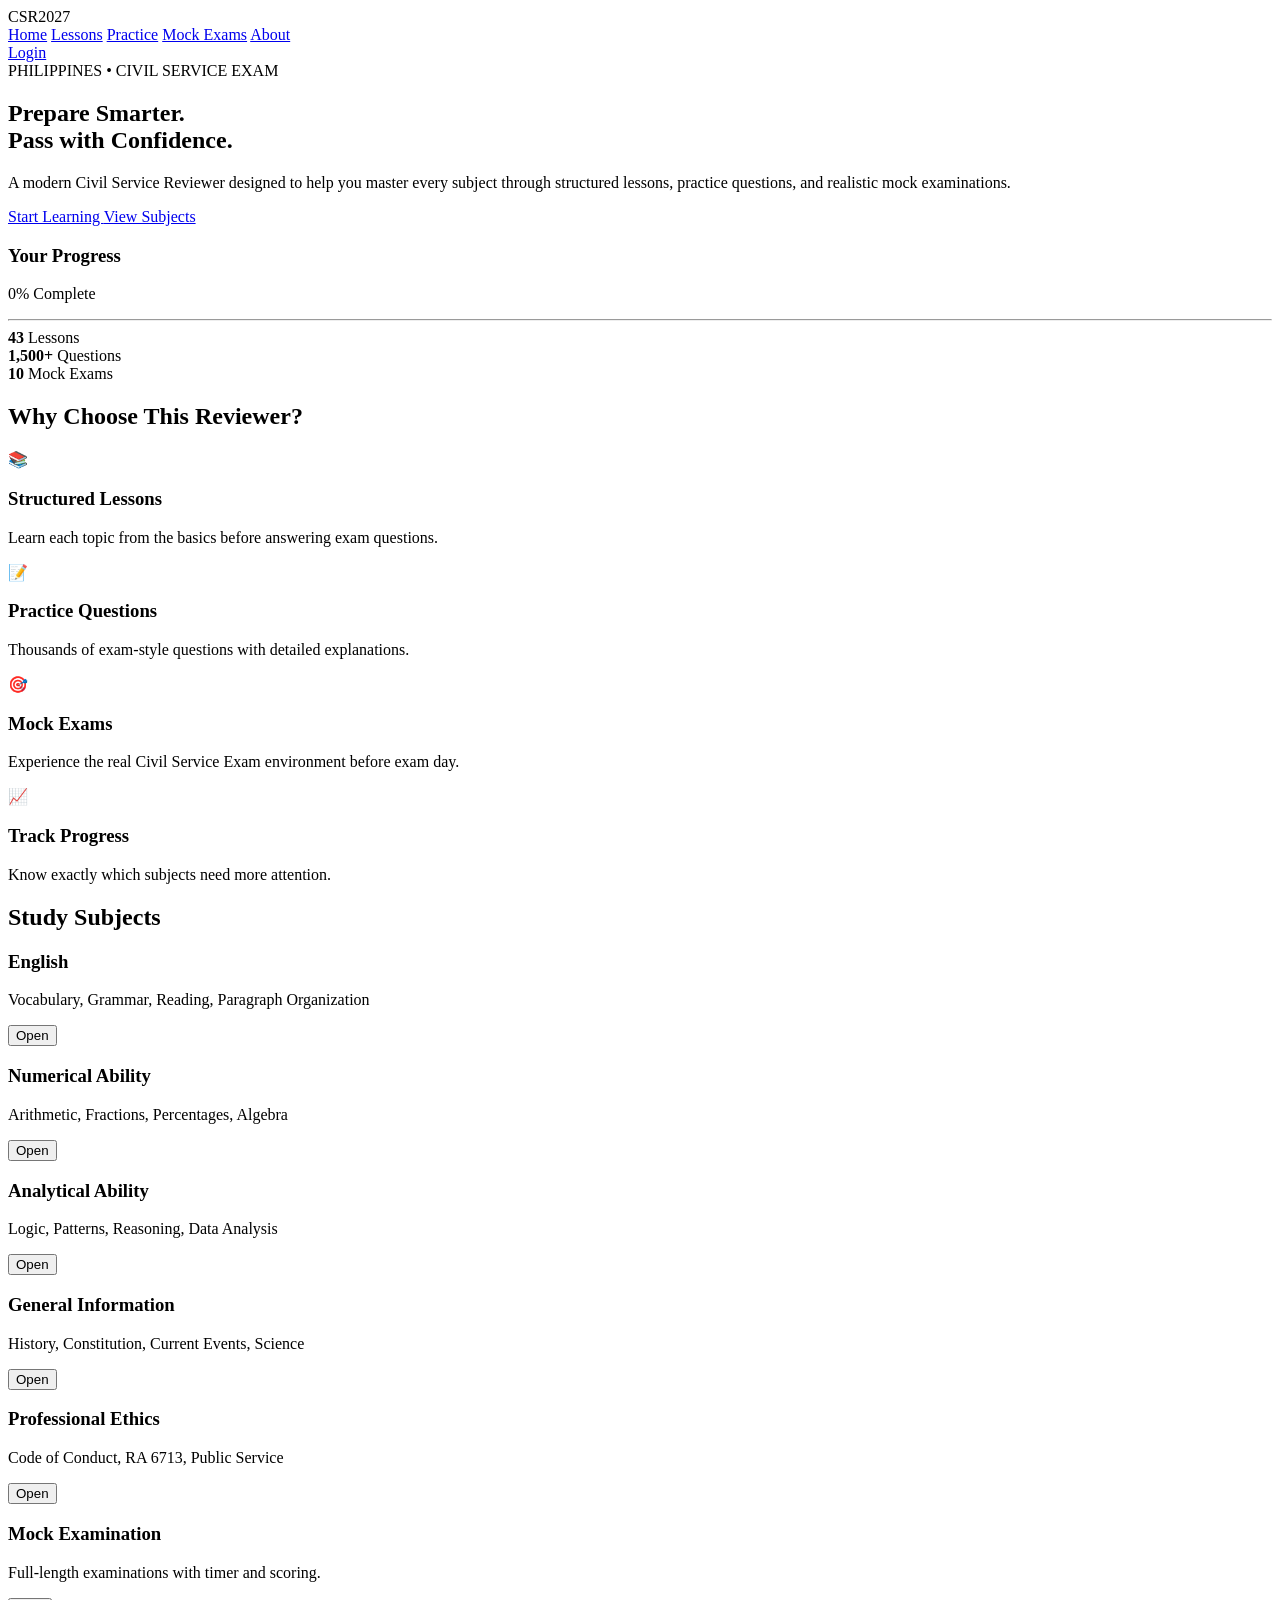
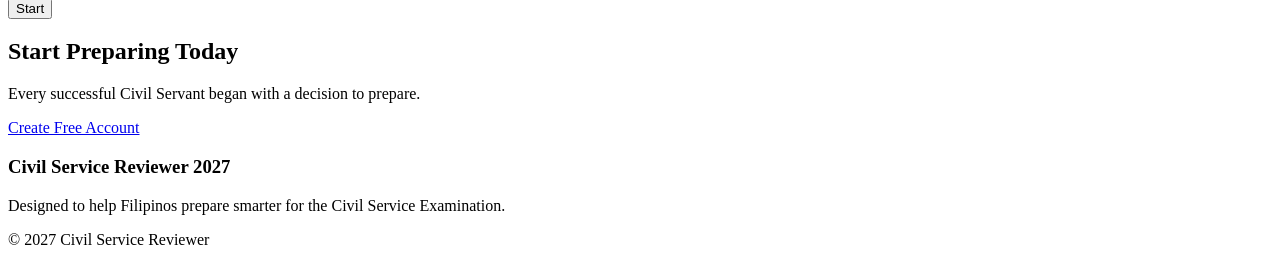
==== index.html @ 5790018c "Create index.html v0.1 Initial Homepage" ====
<!DOCTYPE html>
<html lang="en">
<head>

<meta charset="UTF-8">
<meta name="viewport" content="width=device-width, initial-scale=1.0">

<title>Civil Service Reviewer 2027</title>

<link rel="preconnect" href="https://fonts.googleapis.com">
<link rel="preconnect" href="https://fonts.gstatic.com" crossorigin>

<link href="https://fonts.googleapis.com/css2?family=Inter:wght@300;400;500;600;700&family=Merriweather:wght@700&display=swap" rel="stylesheet">

<link rel="stylesheet" href="css/style.css">

</head>

<body>

<header>

<div class="container nav">

<div class="logo">

CSR<span>2027</span>

</div>

<nav>

<a href="#">Home</a>
<a href="#">Lessons</a>
<a href="#">Practice</a>
<a href="#">Mock Exams</a>
<a href="#">About</a>

</nav>

<a href="#" class="login-btn">Login</a>

</div>

</header>

<section class="hero">

<div class="container hero-grid">

<div class="hero-left">

<div class="badge">

PHILIPPINES • CIVIL SERVICE EXAM

</div>

<h1>

Prepare Smarter.<br>
Pass with Confidence.

</h1>

<p>

A modern Civil Service Reviewer designed to help
you master every subject through structured lessons,
practice questions, and realistic mock examinations.

</p>

<div class="hero-buttons">

<a href="#" class="primary-btn">

Start Learning

</a>

<a href="#" class="secondary-btn">

View Subjects

</a>

</div>

</div>

<div class="hero-right">

<div class="hero-card">

<h3>Your Progress</h3>

<div class="progress">

<div class="progress-fill"></div>

</div>

<p>

0% Complete

</p>

<hr>

<div class="stats">

<div>

<strong>43</strong>

<span>Lessons</span>

</div>

<div>

<strong>1,500+</strong>

<span>Questions</span>

</div>

<div>

<strong>10</strong>

<span>Mock Exams</span>

</div>

</div>

</div>

</div>

</div>

</section>

<section class="features">

<div class="container">

<h2>

Why Choose This Reviewer?

</h2>

<div class="cards">

<div class="card">

<div class="icon">

📚

</div>

<h3>

Structured Lessons

</h3>

<p>

Learn each topic from the basics before answering
exam questions.

</p>

</div>

<div class="card">

<div class="icon">

📝

</div>

<h3>

Practice Questions

</h3>

<p>

Thousands of exam-style questions with detailed
explanations.

</p>

</div>

<div class="card">

<div class="icon">

🎯

</div>

<h3>

Mock Exams

</h3>

<p>

Experience the real Civil Service Exam environment
before exam day.

</p>

</div>

<div class="card">

<div class="icon">

📈

</div>

<h3>

Track Progress

</h3>

<p>

Know exactly which subjects need more attention.

</p>

</div>

</div>

</div>

</section>

<section class="subjects">

<div class="container">

<h2>

Study Subjects

</h2>

<div class="subject-grid">

<div class="subject-card">

<h3>English</h3>

<p>

Vocabulary, Grammar, Reading,
Paragraph Organization

</p>

<button>

Open

</button>

</div>

<div class="subject-card">

<h3>Numerical Ability</h3>

<p>

Arithmetic, Fractions,
Percentages, Algebra

</p>

<button>

Open

</button>

</div>

<div class="subject-card">

<h3>Analytical Ability</h3>

<p>

Logic, Patterns,
Reasoning, Data Analysis

</p>

<button>

Open

</button>

</div>

<div class="subject-card">

<h3>General Information</h3>

<p>

History, Constitution,
Current Events, Science

</p>

<button>

Open

</button>

</div>

<div class="subject-card">

<h3>Professional Ethics</h3>

<p>

Code of Conduct,
RA 6713,
Public Service

</p>

<button>

Open

</button>

</div>

<div class="subject-card">

<h3>Mock Examination</h3>

<p>

Full-length examinations with
timer and scoring.

</p>

<button>

Start

</button>

</div>

</div>

</div>

</section>

<section class="cta">

<div class="container">

<h2>

Start Preparing Today

</h2>

<p>

Every successful Civil Servant began with a decision
to prepare.

</p>

<a href="#" class="primary-btn">

Create Free Account

</a>

</div>

</section>

<footer>

<div class="container footer">

<div>

<h3>

Civil Service Reviewer 2027

</h3>

<p>

Designed to help Filipinos prepare smarter for the
Civil Service Examination.

</p>

</div>

<div>

<p>

© 2027 Civil Service Reviewer

</p>

</div>

</div>

</footer>

<script src="js/app.js"></script>

</body>

</html>
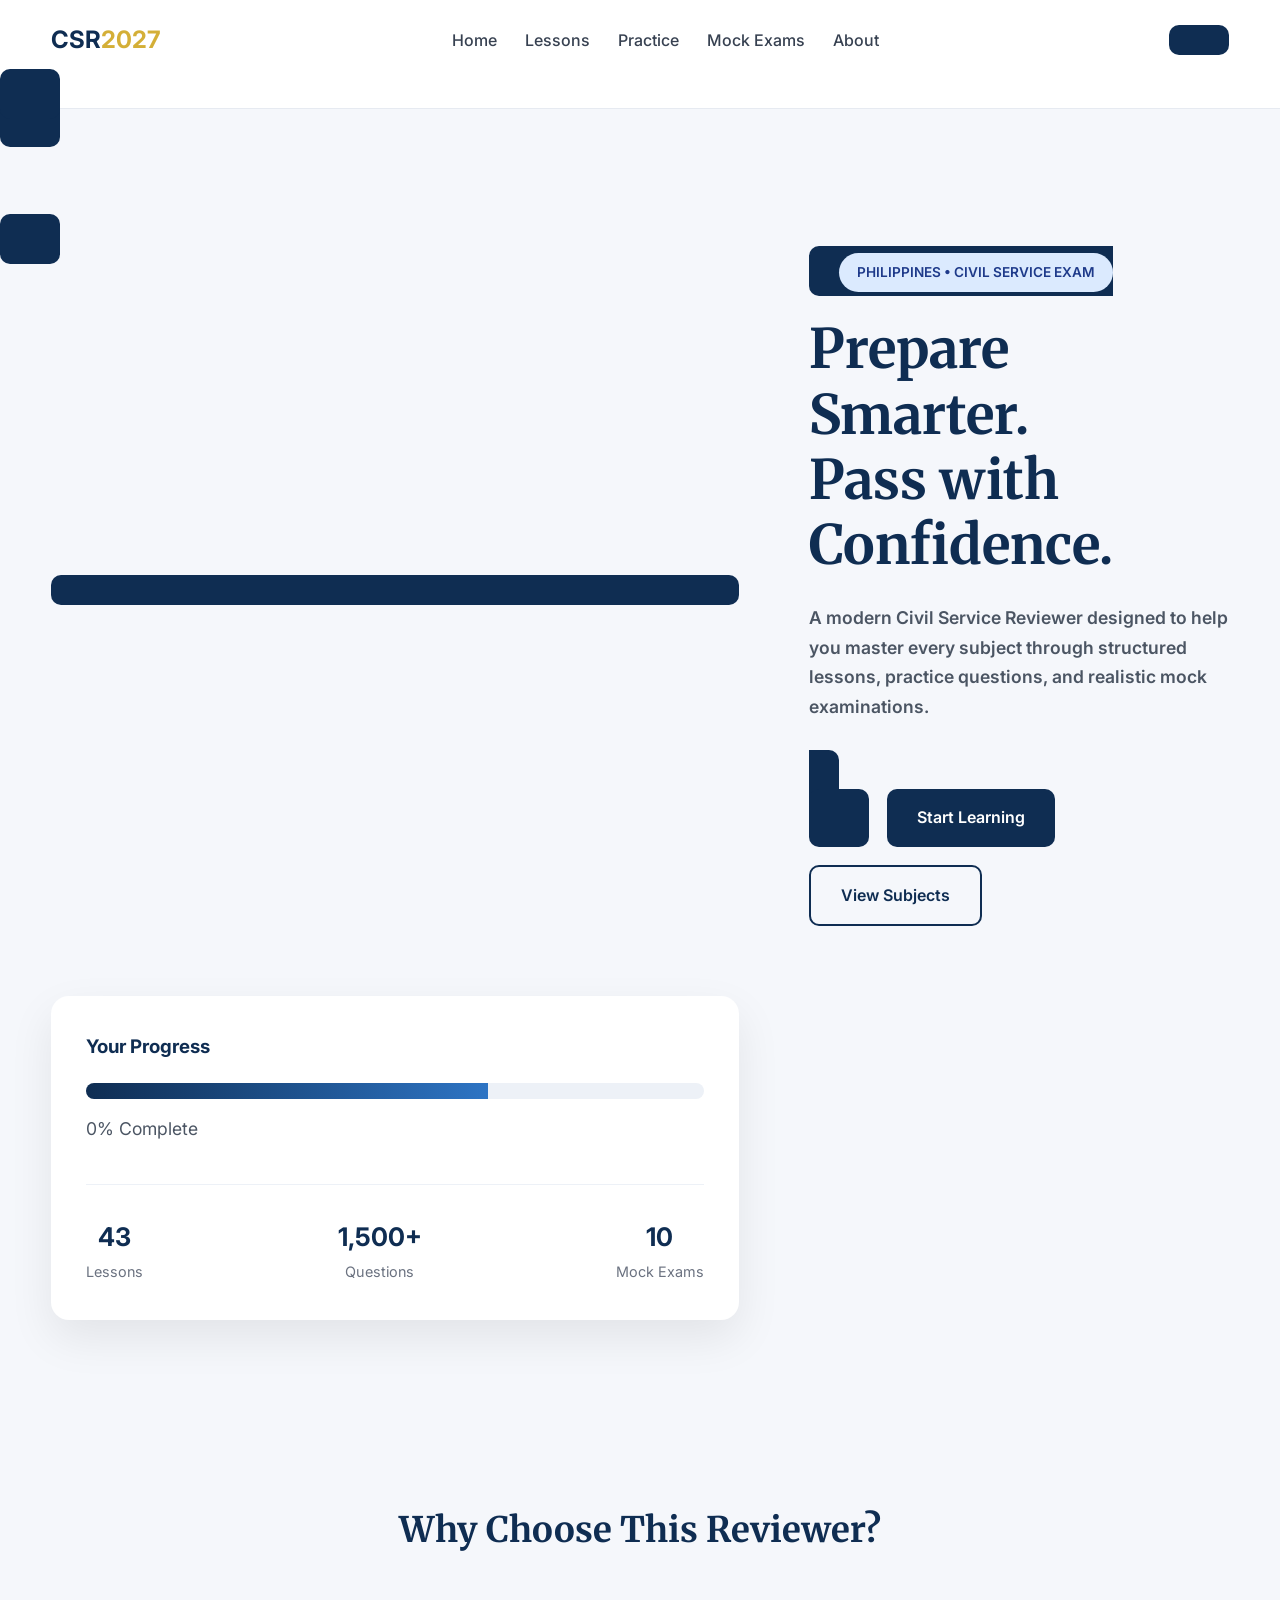
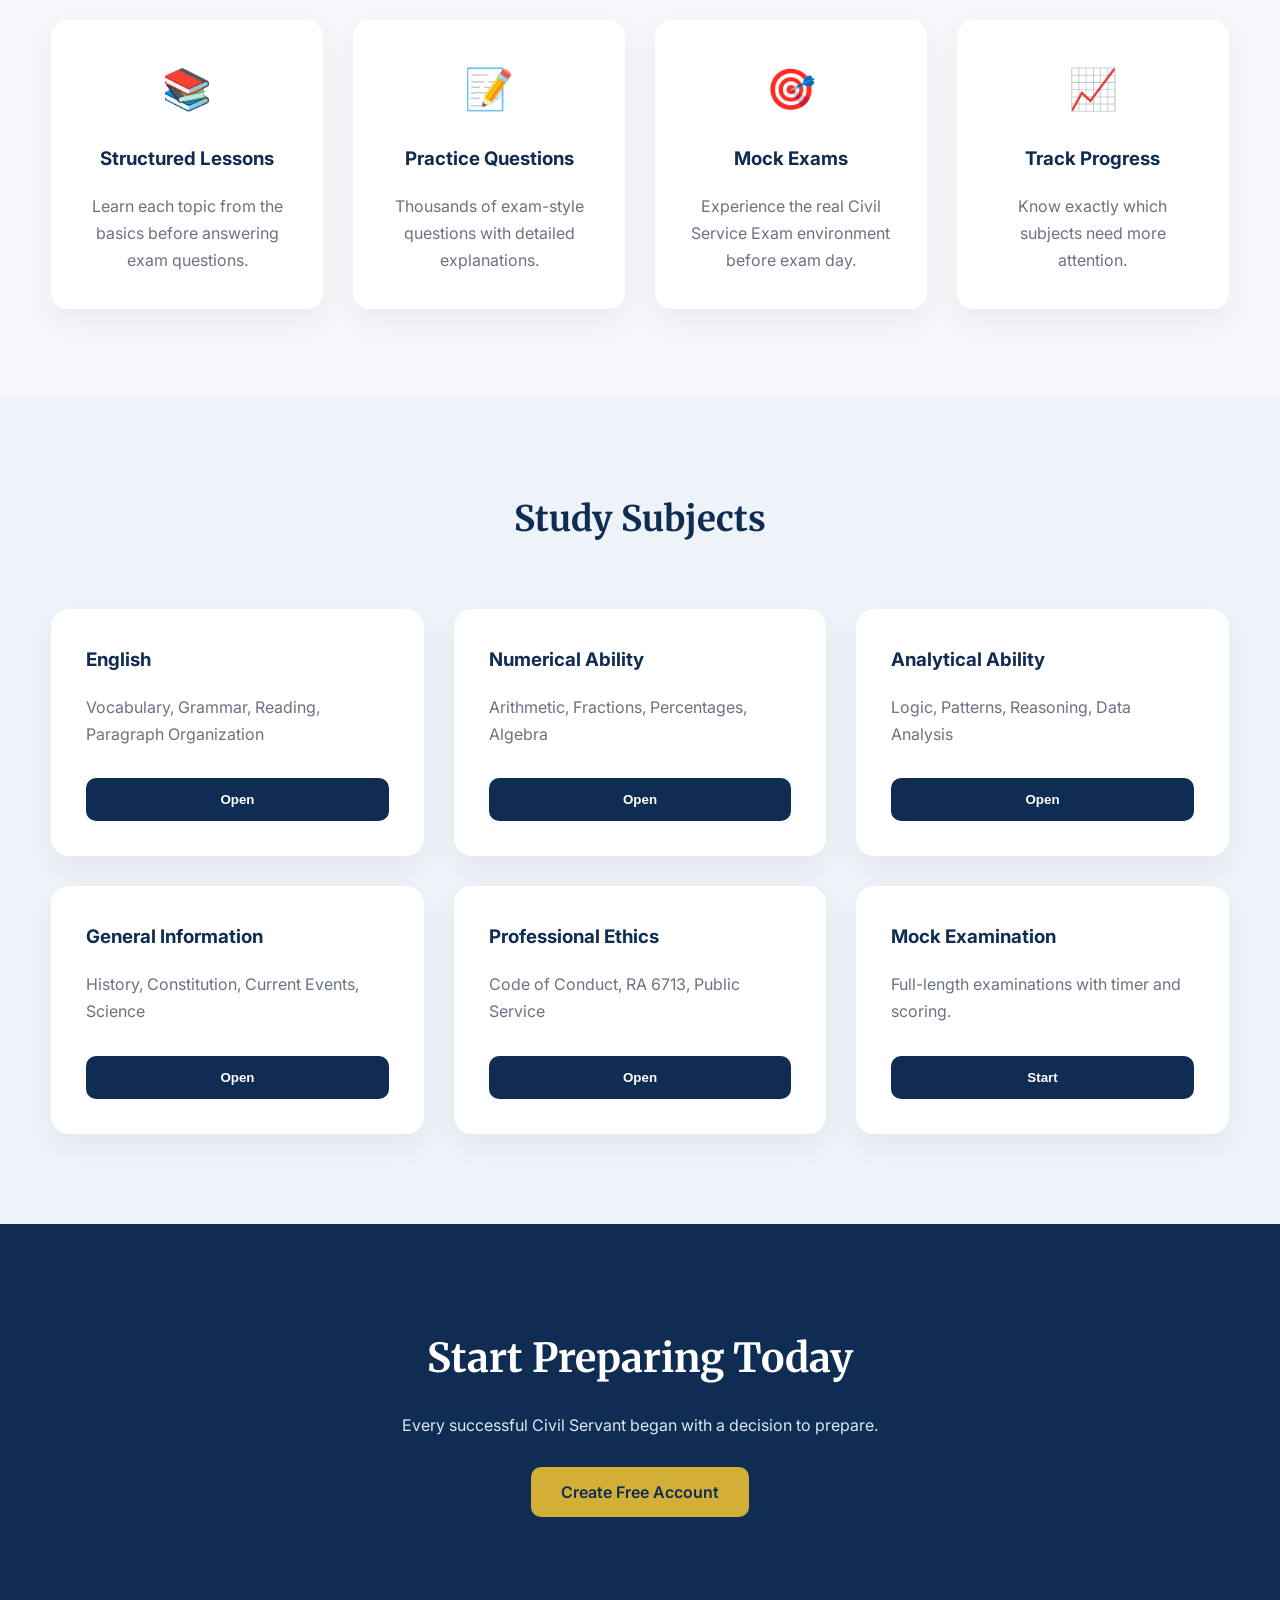
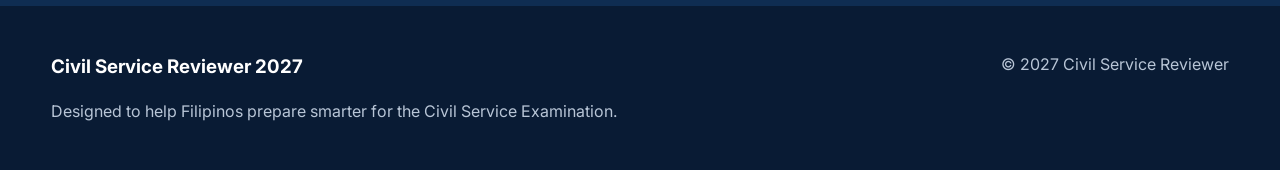
==== commit d4945301: "v0.2 Add Lessons page" ====
--- a/index.html
+++ b/index.html
@@ -38,7 +38,7 @@
 
 </nav>
 
-<a href="#" class="login-btn">Login</a>
+<a href="lessons.html" class="primary-btn">
 
 </div>
 
--- a/css/style.css
+++ b/css/style.css
@@ -0,0 +1,714 @@
+/* ===================================================
+   CIVIL SERVICE REVIEWER 2027
+   Version 0.1
+=================================================== */
+
+*{
+    margin:0;
+    padding:0;
+    box-sizing:border-box;
+}
+
+html{
+    scroll-behavior:smooth;
+}
+
+body{
+
+    font-family:'Inter',sans-serif;
+    background:#f5f7fb;
+    color:#1f2937;
+    line-height:1.7;
+
+}
+
+.container{
+
+    width:min(1180px,92%);
+    margin:auto;
+
+}
+
+/* ==========================
+        HEADER
+========================== */
+
+header{
+
+    position:sticky;
+    top:0;
+
+    background:#ffffff;
+
+    z-index:999;
+
+    border-bottom:1px solid #e6eaf1;
+
+}
+
+.nav{
+
+    display:flex;
+
+    justify-content:space-between;
+
+    align-items:center;
+
+    padding:20px 0;
+
+}
+
+.logo{
+
+    font-size:1.5rem;
+
+    font-weight:700;
+
+    color:#0F2D52;
+
+}
+
+.logo span{
+
+    color:#D4AF37;
+
+}
+
+nav{
+
+    display:flex;
+
+    gap:28px;
+
+}
+
+nav a{
+
+    color:#374151;
+
+    text-decoration:none;
+
+    font-weight:500;
+
+    transition:.3s;
+
+}
+
+nav a:hover{
+
+    color:#0F2D52;
+
+}
+
+.login-btn{
+
+    background:#0F2D52;
+
+    color:white;
+
+    text-decoration:none;
+
+    padding:12px 22px;
+
+    border-radius:8px;
+
+    transition:.3s;
+
+}
+
+.login-btn:hover{
+
+    background:#19477d;
+
+}
+
+/* ==========================
+        HERO
+========================== */
+
+.hero{
+
+    padding:90px 0;
+
+}
+
+.hero-grid{
+
+    display:grid;
+
+    grid-template-columns:1fr 420px;
+
+    gap:70px;
+
+    align-items:center;
+
+}
+
+.badge{
+
+    display:inline-block;
+
+    background:#dbeafe;
+
+    color:#1e3a8a;
+
+    padding:8px 18px;
+
+    border-radius:999px;
+
+    font-size:.85rem;
+
+    font-weight:600;
+
+    margin-bottom:24px;
+
+}
+
+.hero h1{
+
+    font-family:'Merriweather',serif;
+
+    font-size:3.4rem;
+
+    color:#0F2D52;
+
+    line-height:1.2;
+
+    margin-bottom:25px;
+
+}
+
+.hero p{
+
+    font-size:1.1rem;
+
+    color:#4b5563;
+
+    margin-bottom:40px;
+
+}
+
+/* ==========================
+        BUTTONS
+========================== */
+
+.hero-buttons{
+
+    display:flex;
+
+    gap:18px;
+
+    flex-wrap:wrap;
+
+}
+
+.primary-btn{
+
+    background:#0F2D52;
+
+    color:white;
+
+    text-decoration:none;
+
+    padding:15px 30px;
+
+    border-radius:10px;
+
+    font-weight:600;
+
+    transition:.3s;
+
+}
+
+.primary-btn:hover{
+
+    background:#1a4d86;
+
+    transform:translateY(-2px);
+
+}
+
+.secondary-btn{
+
+    text-decoration:none;
+
+    color:#0F2D52;
+
+    border:2px solid #0F2D52;
+
+    padding:15px 30px;
+
+    border-radius:10px;
+
+    font-weight:600;
+
+    transition:.3s;
+
+}
+
+.secondary-btn:hover{
+
+    background:#0F2D52;
+
+    color:white;
+
+}
+
+/* ==========================
+        HERO CARD
+========================== */
+
+.hero-card{
+
+    background:white;
+
+    border-radius:18px;
+
+    padding:35px;
+
+    box-shadow:0 18px 45px rgba(0,0,0,.08);
+
+}
+
+.hero-card h3{
+
+    color:#0F2D52;
+
+    margin-bottom:20px;
+
+}
+
+.progress{
+
+    width:100%;
+
+    height:16px;
+
+    background:#edf1f7;
+
+    border-radius:999px;
+
+    overflow:hidden;
+
+    margin-bottom:15px;
+
+}
+
+.progress-fill{
+
+    width:0%;
+
+    height:100%;
+
+    background:linear-gradient(90deg,#0F2D52,#2d74c4);
+
+}
+
+.hero-card hr{
+
+    margin:30px 0;
+
+    border:none;
+
+    border-top:1px solid #edf1f7;
+
+}
+
+.stats{
+
+    display:flex;
+
+    justify-content:space-between;
+
+    text-align:center;
+
+}
+
+.stats strong{
+
+    display:block;
+
+    color:#0F2D52;
+
+    font-size:1.6rem;
+
+}
+
+.stats span{
+
+    color:#6b7280;
+
+    font-size:.9rem;
+
+}
+
+/* ==========================
+        FEATURES
+========================== */
+
+.features{
+
+    padding:90px 0;
+
+}
+
+.features h2{
+
+    text-align:center;
+
+    font-family:'Merriweather',serif;
+
+    color:#0F2D52;
+
+    font-size:2.2rem;
+
+    margin-bottom:60px;
+
+}
+
+.cards{
+
+    display:grid;
+
+    grid-template-columns:repeat(auto-fit,minmax(250px,1fr));
+
+    gap:30px;
+
+}
+
+.card{
+
+    background:white;
+
+    border-radius:16px;
+
+    padding:35px;
+
+    text-align:center;
+
+    transition:.35s;
+
+    box-shadow:0 12px 30px rgba(0,0,0,.05);
+
+}
+
+.card:hover{
+
+    transform:translateY(-8px);
+
+}
+
+.icon{
+
+    font-size:2.5rem;
+
+    margin-bottom:20px;
+
+}
+
+.card h3{
+
+    color:#0F2D52;
+
+    margin-bottom:18px;
+
+}
+
+.card p{
+
+    color:#6b7280;
+
+}
+/* ==========================
+        SUBJECTS
+========================== */
+
+.subjects{
+
+    padding:90px 0;
+
+    background:#eef3fa;
+
+}
+
+.subjects h2{
+
+    text-align:center;
+
+    font-family:'Merriweather',serif;
+
+    color:#0F2D52;
+
+    font-size:2.2rem;
+
+    margin-bottom:60px;
+
+}
+
+.subject-grid{
+
+    display:grid;
+
+    grid-template-columns:repeat(auto-fit,minmax(280px,1fr));
+
+    gap:30px;
+
+}
+
+.subject-card{
+
+    background:#ffffff;
+
+    border-radius:18px;
+
+    padding:35px;
+
+    box-shadow:0 12px 30px rgba(0,0,0,.05);
+
+    transition:.35s;
+
+    display:flex;
+
+    flex-direction:column;
+
+}
+
+.subject-card:hover{
+
+    transform:translateY(-8px);
+
+}
+
+.subject-card h3{
+
+    color:#0F2D52;
+
+    margin-bottom:18px;
+
+}
+
+.subject-card p{
+
+    color:#6b7280;
+
+    margin-bottom:30px;
+
+    flex:1;
+
+}
+
+.subject-card button{
+
+    border:none;
+
+    cursor:pointer;
+
+    background:#0F2D52;
+
+    color:white;
+
+    padding:14px;
+
+    border-radius:10px;
+
+    font-weight:600;
+
+    transition:.3s;
+
+}
+
+.subject-card button:hover{
+
+    background:#1e4f8a;
+
+}
+
+/* ==========================
+        CTA
+========================== */
+
+.cta{
+
+    padding:100px 0;
+
+    text-align:center;
+
+    background:#0F2D52;
+
+    color:white;
+
+}
+
+.cta h2{
+
+    font-family:'Merriweather',serif;
+
+    font-size:2.5rem;
+
+    margin-bottom:20px;
+
+}
+
+.cta p{
+
+    max-width:700px;
+
+    margin:auto;
+
+    margin-bottom:40px;
+
+    color:#dbe6f3;
+
+}
+
+.cta .primary-btn{
+
+    background:#D4AF37;
+
+    color:#0F2D52;
+
+}
+
+.cta .primary-btn:hover{
+
+    background:#f0c958;
+
+}
+
+/* ==========================
+        FOOTER
+========================== */
+
+footer{
+
+    background:#091b34;
+
+    color:white;
+
+    padding:45px 0;
+
+}
+
+.footer{
+
+    display:flex;
+
+    justify-content:space-between;
+
+    gap:40px;
+
+    flex-wrap:wrap;
+
+}
+
+.footer h3{
+
+    margin-bottom:15px;
+
+}
+
+.footer p{
+
+    color:#b8c5d6;
+
+}
+
+/* ==========================
+        ANIMATION
+========================== */
+
+.card,
+.subject-card,
+.hero-card{
+
+    animation:fadeUp .8s ease;
+
+}
+
+@keyframes fadeUp{
+
+    from{
+
+        opacity:0;
+
+        transform:translateY(25px);
+
+    }
+
+    to{
+
+        opacity:1;
+
+        transform:translateY(0);
+
+    }
+
+}
+
+/* ==========================
+        MOBILE
+========================== */
+
+@media(max-width:980px){
+
+.hero-grid{
+
+grid-template-columns:1fr;
+
+gap:50px;
+
+}
+
+.hero{
+
+text-align:center;
+
+}
+
+.hero-buttons{
+
+justify-content:center;
+
+}
+
+nav{
+
+display:none;
+
+}
+
+.footer{
+
+flex-direction:column;
+
+text-align:center;
+
+}
+
+}
+
+@media(max-width:700px){
+
+.hero h1{
+
+font-size:2.3rem;
+
+}
+
+.features,
+.subjects,
+.cta{
+
+padding:70px 0;
+
+}
+
+.stats{
+
+flex-direction:column;
+
+gap:20px;
+
+}
+
+}
